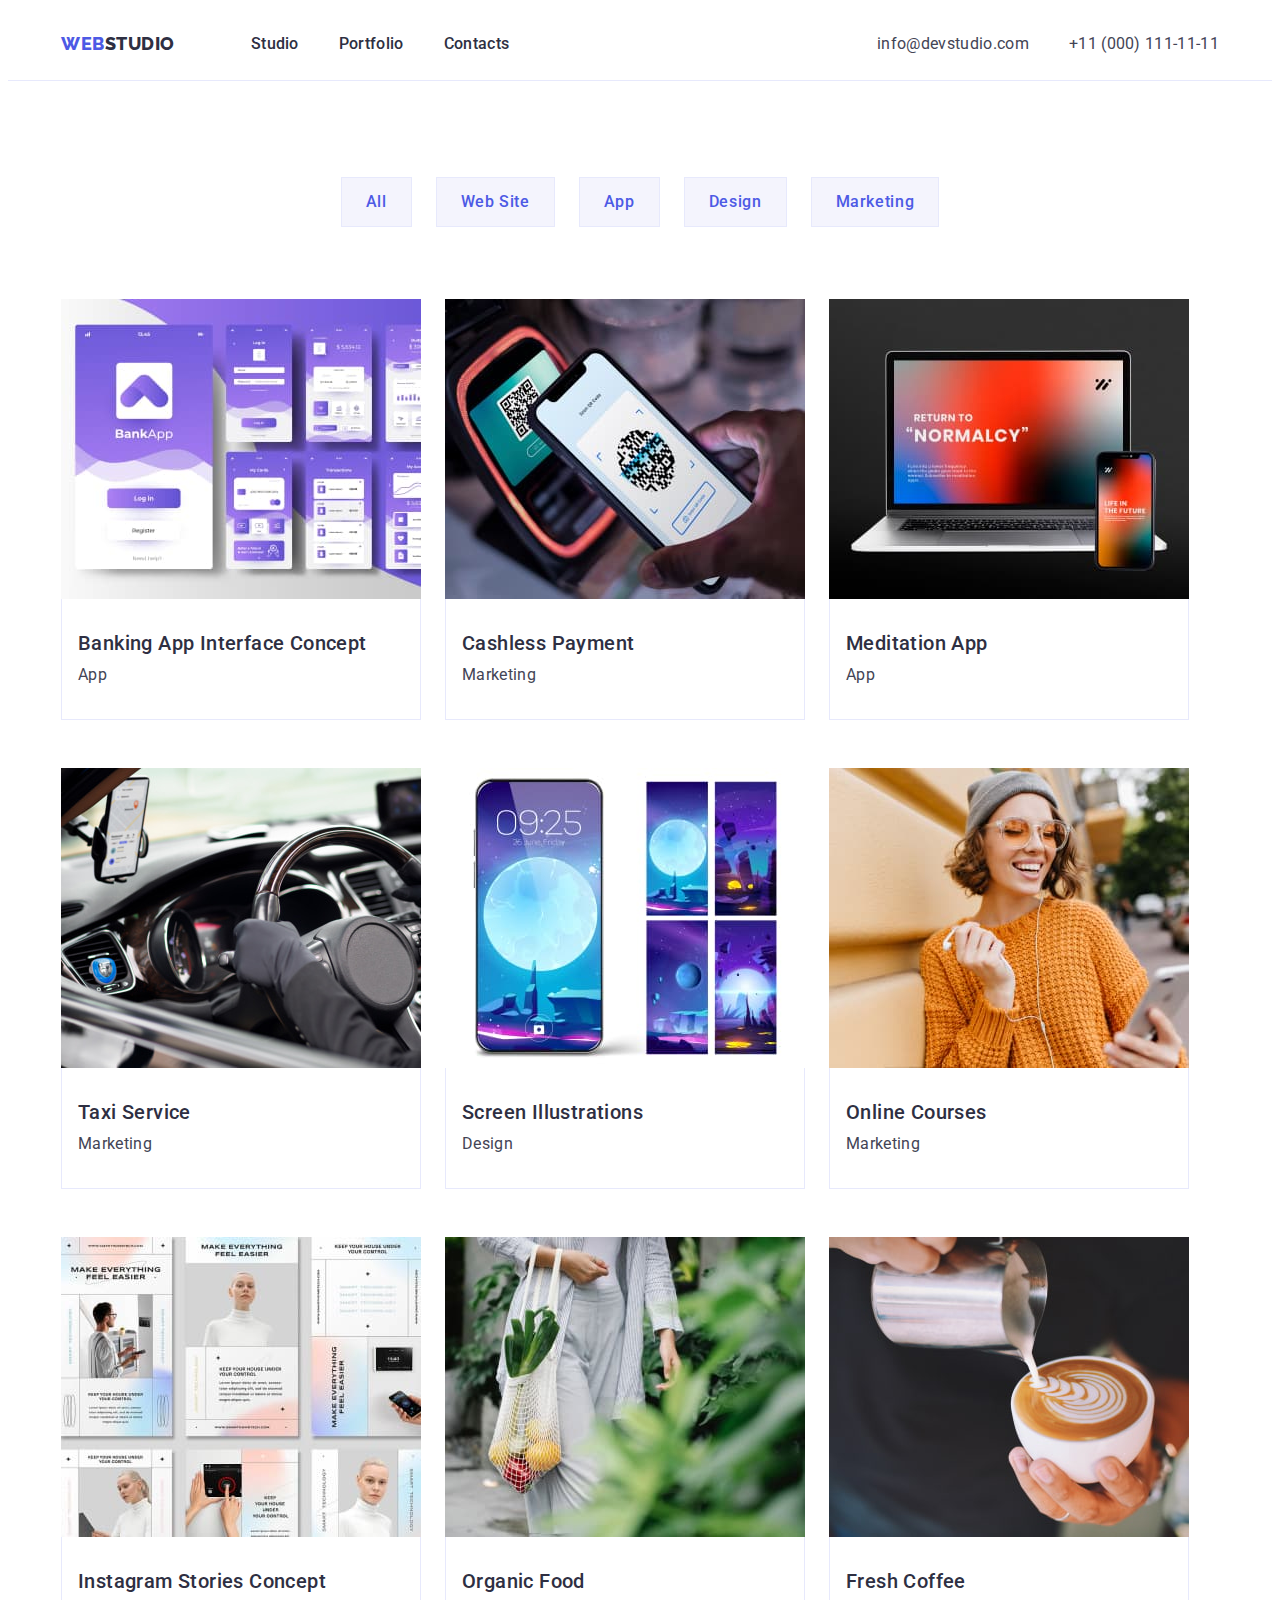
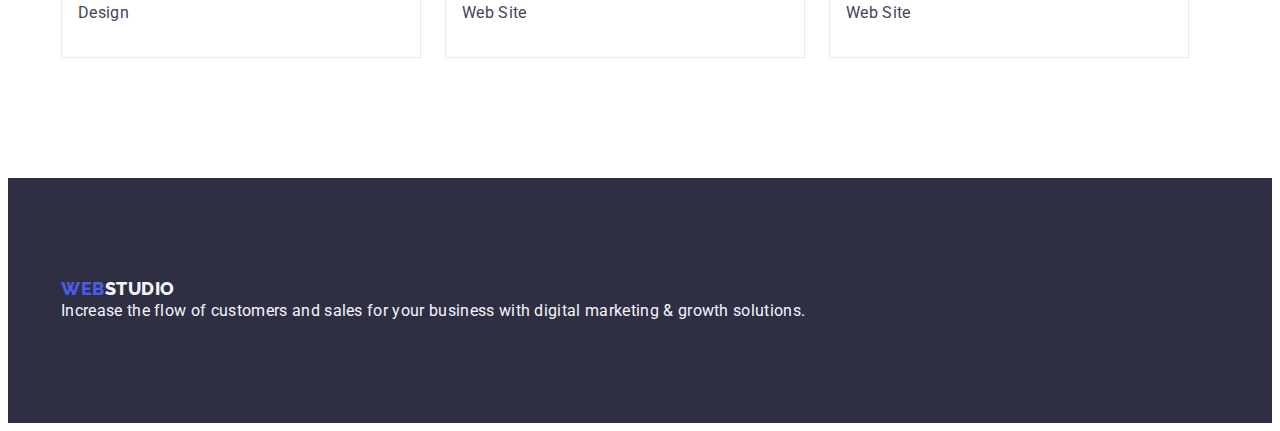
==== portfolio.html @ d1a39a11 "add files" ====
<!DOCTYPE html>
<html lang="en">
<head>
    <meta charset="UTF-8">
    <meta name="viewport" content="width=device-width, initial-scale=1.0">
    <title>Portfolio</title>
    <meta name="description" content="This is the first subpage of project">
    <meta name="keywords" content="website, portfolio">
    <link rel="stylesheet" href="css/styles.css">
    <link rel="preconnect" href="https://fonts.googleapis.com">
    <link rel="preconnect" href="https://fonts.gstatic.com" crossorigin>
    <link href="https://fonts.googleapis.com/css2?family=Raleway:wght@800&family=Roboto:wght@400;500;700;900&display=swap" rel="stylesheet">
</head>
<body>
    <header>
        <div class="container menu-nav">
        <nav class="logo-link">
            <a href="./index.html" class="logo link">Web<span class="navy">Studio</span></a>
            
            <ul class="list nav-list">
                <li>
                    <a href="./index.html" class="navbar link">
                        Studio
                    </a>
                </li>
                
                <li>
                    <a href="./portfolio.html" class="navbar link">
                        Portfolio
                    </a>
                </li>
                
                <li>
                    <a href="" class="navbar link">
                        Contacts
                    </a>
                </li>
            </ul>
        </nav>
        
        <address class="address">
            <ul class="list">
                <li>
                    <a href="mailto:info@devstudio.com" class="address-link link">
                        info@devstudio.com
                    </a>
                </li>
                
                <li>
                    <a href="tel:110001111111" class="address-link link">
                        +11 (000) 111-11-11
                    </a>
                </li>
            </ul>
        </address>
    </div>
    </header>
  
    <main>

        <!--Links-->
        <section class="menu-products">
            <div class="container">
            
            <ul class="buttons list">
                <li>
                    <button type="button" class="menu-buttons">
                        All
                    </button>
                </li>
                
                <li>
                    <button type="button" class="menu-buttons">
                        Web Site
                    </button>
                </li>
                
                <li>
                    <button type="button" class="menu-buttons">
                        App
                    </button>
                </li>
                
                <li>
                    <button type="button" class="menu-buttons">
                        Design
                    </button>
                </li>
                
                <li>
                    <button type="button" class="menu-buttons">
                        Marketing
                    </button>
                </li>
            </ul>
        
            <ul class="products list">
                <li>
                    <a href="#" class="link">
                        <img src="./images/business/bankingappinterface.jpg" alt="Interactive banking app" width="360" height="300">
                        <div class="border">
                        <h2 class="second-and-third-main">
                            Banking App Interface Concept
                        </h2>
                        
                        <p class="description">
                            App
                        </p></div>
                    </a>
                </li>     
                <li>
                    <a href="#" class="link">
                        <img src="./images/business/cashlesspayment.jpg" alt="Online payment using telephone" width="360" height="300">
                        <div class="border">
                        <h2 class="second-and-third-main">
                            Cashless Payment
                        </h2>
                        
                        <p class="description">
                            Marketing
                        </p></div>
                    </a>
                </li>
                            
                <li>
                    <a href="#" class="link">
                        <img src="./images/business/meditationapp.jpg" alt="Meditation app" width="360" height="300">
                        <div class="border">
                        <h2 class="second-and-third-main">
                            Meditation App
                        </h2>
                        
                        <p class="description">
                            App
                        </p></div>
                    </a>
                </li> 
                <li>
                    <a href="#" class="link">
                        <img src="./images/business/taxiservice.jpg" alt="The photo of a taxi driver" width="360" height="300">
                        <div class="border">
                        <h2 class="second-and-third-main">
                            Taxi Service
                        </h2>
                        
                        <p class="description">
                            Marketing
                        </p></div>
                    </a>
                </li>
                
                <li>
                    <a href="#" class="link">
                        <img src="./images/business/screenillustrations.jpg" alt="Screenshots' presentation" width="360" height="300">
                        <div class="border">
                        <h2 class="second-and-third-main">
                            Screen Illustrations
                        </h2>
                        
                        <p class="description">
                            Design
                        </p></div>
                    </a>
                </li>
                        
                <li>
                    <a href="#" class="link">
                        <img src="./images/business/onlinecourses.jpg" alt="Online course on laptop" width="360" height="300">
                        <div class="border">
                        <h2 class="second-and-third-main">
                            Online Courses
                        </h2>
                        
                        <p class="description">
                            Marketing
                        </p></div>
                    </a>
                </li>
                <li>
                    <a href="#" class="link">
                        <img src="./images/business/instagramstories.jpg" alt="Relations on Instagram" width="360" height="300">
                        <div class="border">
                        <h2 class="second-and-third-main">
                            Instagram Stories Concept
                        </h2>
                        
                        <p class="description">
                            Design
                        </p></div>
                    </a>
                </li>
                        
                <li>
                    <a href="#" class="link">
                        <img src="./images/business/organicfood.jpg" alt="The photo of healthy organic food" width="360" height="300">
                        <div class="border">
                        <h2 class="second-and-third-main">
                            Organic Food
                        </h2>
                        
                        <p class="description">
                            Web Site
                        </p></div>
                    </a>
                </li>
                        
                <li>
                    <a href="#" class="link">
                        <img src="./images/business/freshcoffee.jpg" alt="The photo of a cup of coffee" width="360" height="300">
                        <div class="border">
                        <h2 class="second-and-third-main">
                            Fresh Coffee
                        </h2>
                        
                        <p class="description">
                            Web Site
                        </p></div>
                    </a>
                </li>
            </ul>
        </div>
        </section>
    </main>
    
    <footer class="footer-background">
        <div class="container">
        <a href="./index.html" class="logo link">Web<span class="white">Studio</span></a>
        
        <p class="footer-paragraph">
            Increase the flow of customers and sales for your business with digital marketing & growth solutions.
        </p>
    </div>
    </footer>
</body>
</html>
---- css/styles.css ----
:root
{
    --body-color: #434455;
    --text-decoration: none;
    --font-family: sans-serif;
    --text-align: center;
    --font-weight: 500;
    --background-color: #ffffff;
    --brand-color: #4d5ae5;
    --logo-and-link-color: #2e2f42;
    --footer-paragraph-and-logo: #f4f4fd;
    --click-and-focus: #404bbf;
}
.container{
    width: 1158px;
    padding: 0 15px;
    margin-left: auto;
    margin-right: auto;
}
img{
    display: block;
    width: 100%;
    height: auto;
}
h2,h3,p{
    margin:0;
}
ul{
    list-style: none;
    margin: 0;
    padding-left: 0;
}
body
{
    font-family: 'Roboto', sans-serif;
    color: var(--body-color);
    background-color: var(--background-color);
}
 /*Header*/
 header{
    border-bottom: 1px solid #E7E9FC;
 }
 .menu-nav{
    display: flex;
    align-items: center;
 }
 .logo-link{
    display: flex;
    align-items: center;
 }
 .nav-list{
    margin: 0 0 0 76px;
    padding: 24px 0;
    display: flex;
    align-items: center;
 }
 .logo
{
    font-family: 'Raleway', sans-serif;
    font-weight: 800;
    font-size: 18px;
    line-height: 1.17;
    letter-spacing: 0.03em;
    text-transform: uppercase;
    color: var(--brand-color);
}
.link
{
    text-decoration: none;
}
.navy
{
    color: var(--logo-and-link-color);
}
.list
{
    list-style: none;
    display: flex;
    gap:40px;

}
.navbar
{
    font-weight: 500;
    font-size: 16px;
    line-height: 1.5;
    letter-spacing: 0.02em;
    color: var(--logo-and-link-color);
}
.navbar:hover,
.navbar:focus
{
    color: var(--click-and-focus);
}
.address
{
    font-style: normal;
    margin-left: auto;
}
.address-link
{   font-size: 16px;
    line-height: 1.5;
    letter-spacing: 0.02em;
    color: var(--body-color);
}

.adress-link:hover,
.adress-link:focus
{
    color: var(--click-and-focus);
}
/*Main*/
.section
{
    background-color: var(--logo-and-link-color);
    text-align: center;
    padding: 188px 0;
    border: none;
}

.first-main
{
    font-size: 56px;
    line-height: 1.07;
    text-align: center;
    letter-spacing: 0.02em;
    color: #ffffff;
}

.first-button
{
    background-color: #4d5ae5;
    font-family: 'Roboto', sans-serif;
    font-weight: 500;
    font-size: 16px;
    line-height: 1.5;
    letter-spacing: 0.04em;
    color: #ffffff;
    display: inline-flex;
    box-shadow: 0px 4px 4px 0px rgba(0, 0, 0, 0.15);
    align-items: flex-start;
    padding: 16px 32px;
    cursor: pointer;
    border: none;
    border-radius: 4px
}

.first-button:hover,
.first-button:focus
{
    background-color: #404bbf;
}
.advantages{
    padding: 120px 0;
}
.advantages-list{
    justify-content: center;
    align-items: center;
    gap: 24px;
}.what-are-we-doing{
    padding-bottom: 120px;
}
.what-are-we-doing-list{
gap: 24px;
}
.second-and-third-main
{
    font-weight: 500;
    font-size: 20px;
    line-height: 1.2;
    letter-spacing: 0.02em;
    color: var(--logo-and-link-color);
    margin-bottom: 8px;
}

.description
{
    font-size: 16px;
    line-height: 1.5;
    letter-spacing: 0.02em;
    color: var(--body-color);
}

.second-main
{
    font-size: 36px;
    line-height: 1.11;
    text-align: center;
    letter-spacing: 0.02em;
    text-transform: capitalize;
    color: var(--logo-and-link-color);
    padding-bottom: 72px;
}

.bold-second-main
{
    font-size: 20px;
    line-height: 1.2;
    text-align: center;
    letter-spacing: 0.02em;
    text-transform: capitalize;
    color: var(--logo-and-link-color);
    font-weight: 500;
}

.team
{
    background-color: #f4f4fd;
    padding-top: 120px;
    padding-bottom: 120px;
}
.team-list{
    gap: 24px;
    display: flex;
}
.team-description{
    padding: 32px 0;
}
.list-item
{
    background-color: #ffffff;
    text-align: center;
}
.second-adress-link
{
    color: var(--click-and-focus);
}

.adress-link2:hover,
.adress-link2:focus
{
    color: var(--click-and-focus);
}

.menu-buttons
{    font-family: 'Roboto', sans-serif;
    font-weight: 500;
    font-size: 16px;
    line-height: 1.5;
    letter-spacing: 0.04em;
    color: var(--brand-color);
    background-color: var(--footer-paragraph-and-logo);
    padding: 12px 24px;
    border: 1px solid #E7E9FC;
}

.menu-buttons:hover,
.menu-buttons:focus
{
    color: #ffffff;
    background-color: #404bbf;
}
.buttons{
    justify-content: center;
    margin-bottom: 72px;
    gap: 24px;
}
.menu-products{
    padding: 96px 0 120px 0;
}
.products{
    flex-wrap: wrap;
    gap: 48px 24px;
}
.border{
    border: 1px solid #E7E9FC;
    padding: 32px 16px;
    border-top: none;
    margin:0;
}
/*Footer*/
.footer-background
{
    background-color: var(--logo-and-link-color);
    padding: 100px 0;
}
.footer-paragraph
{
    line-height: 1.5;
    letter-spacing: 0.02em;
    color: var(--footer-paragraph-and-logo);
}
.white
{
    color: #f4f4fd;
}
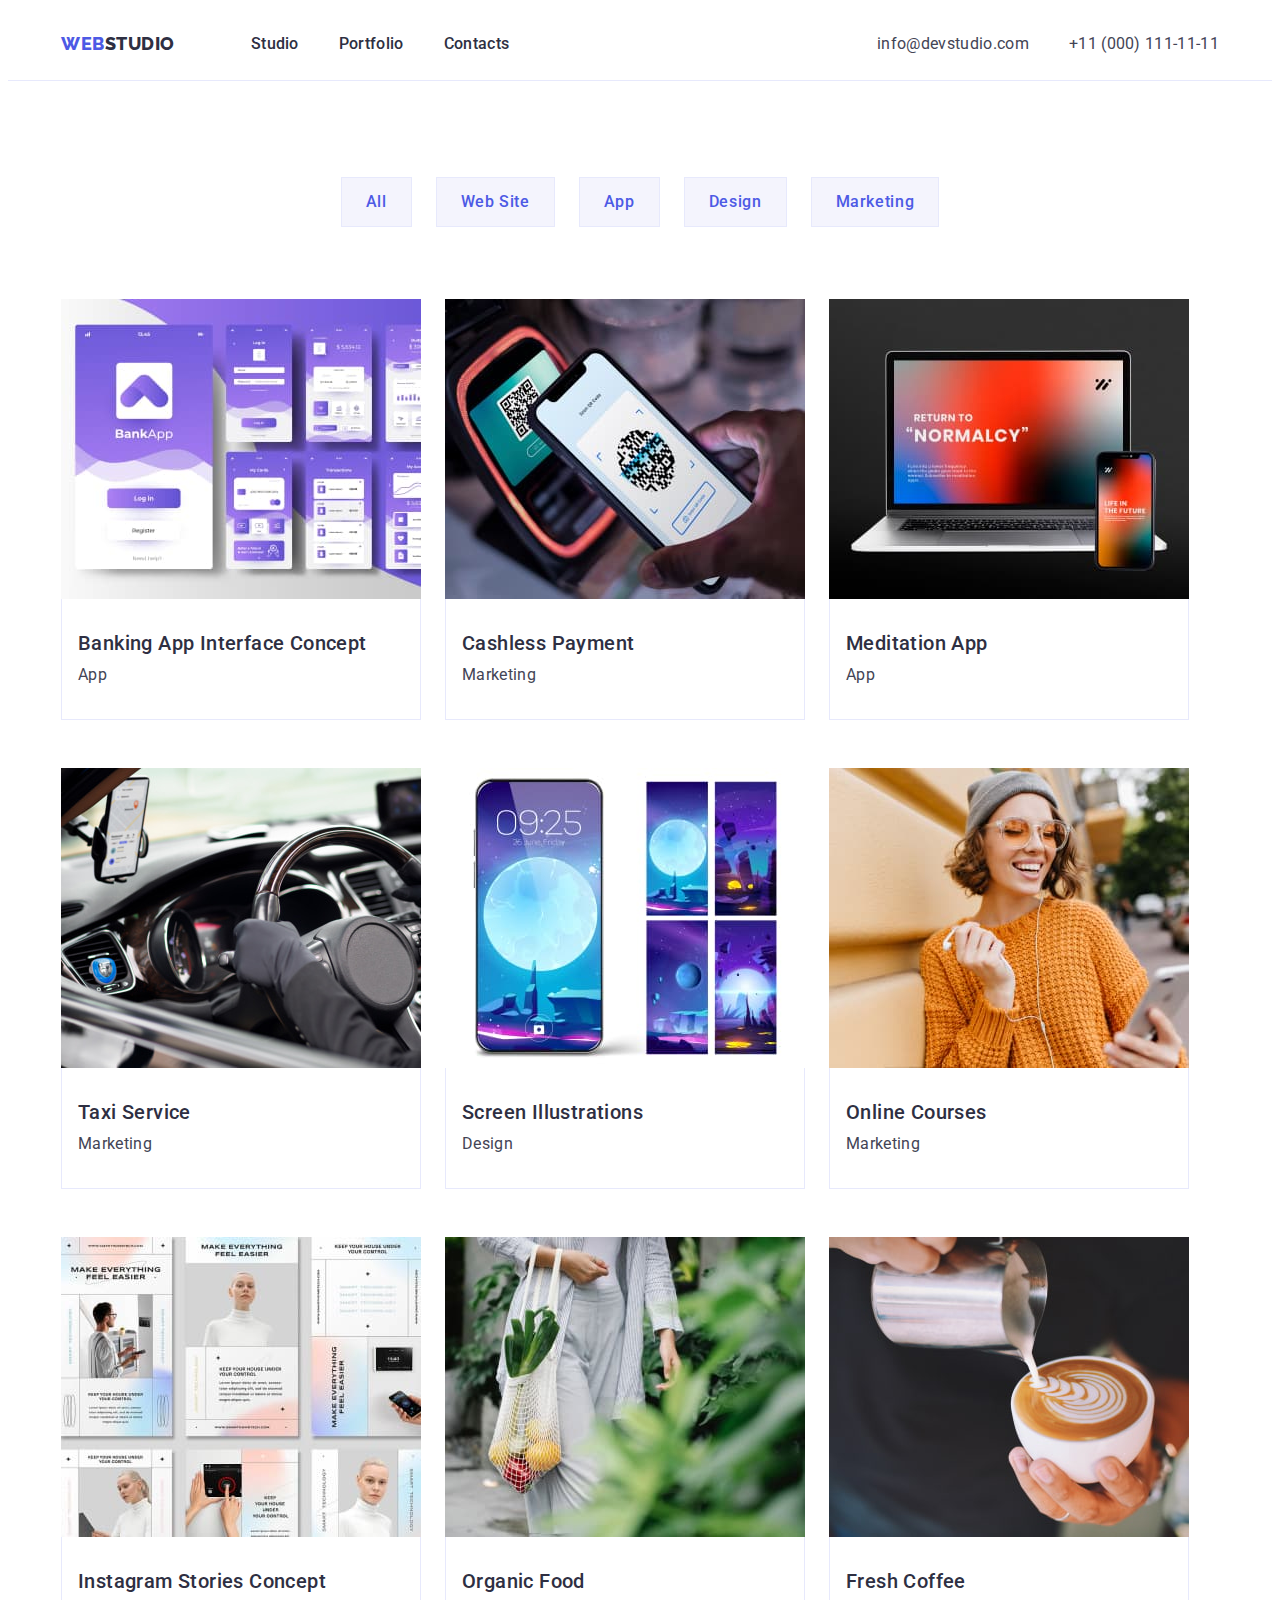
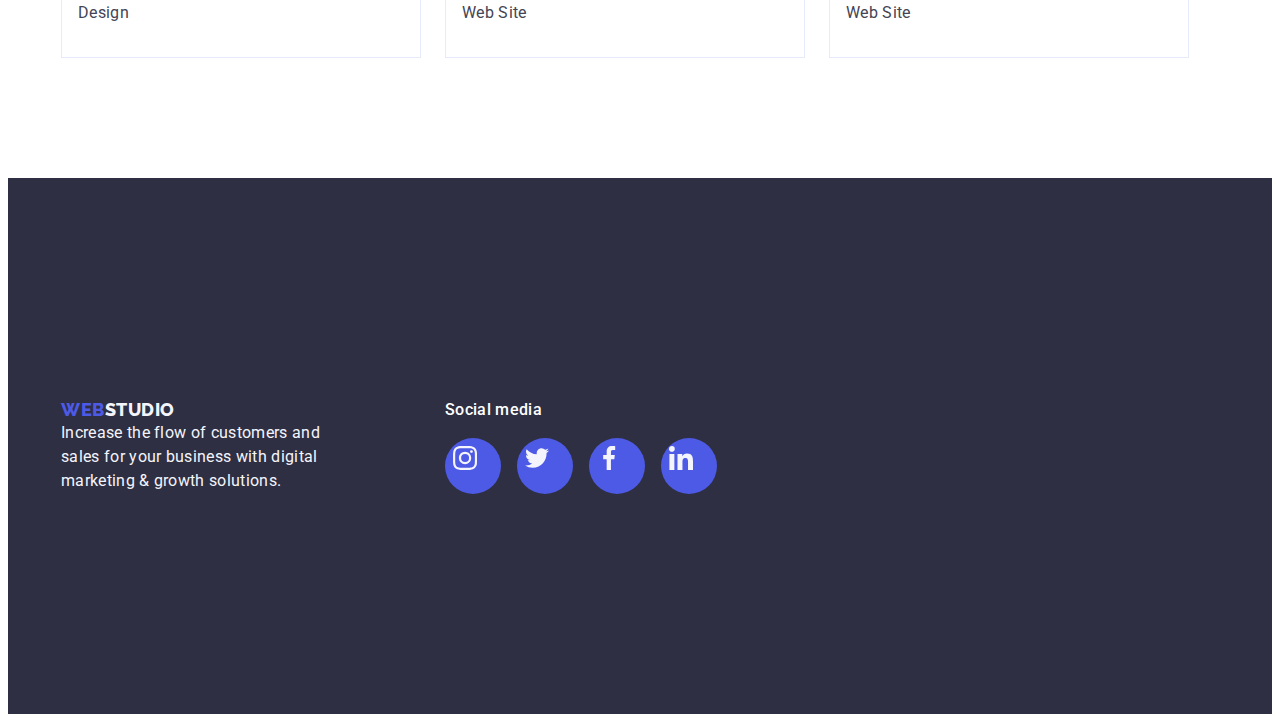
==== commit e176d927: "add icons footer" ====
--- a/portfolio.html
+++ b/portfolio.html
@@ -224,12 +224,55 @@
     
     <footer class="footer-background">
         <div class="container">
-        <a href="./index.html" class="logo link">Web<span class="white">Studio</span></a>
-        
-        <p class="footer-paragraph">
-            Increase the flow of customers and sales for your business with digital marketing & growth solutions.
-        </p>
-    </div>
+            <div class="footer-and-icons">
+                <div>
+                    <a href="./index.html" class="logo link">Web<span class="white">Studio</span></a>
+    
+                    <p class="footer-paragraph">
+                        Increase the flow of customers and sales for your business with digital marketing & growth
+                        solutions.
+                    </p>
+                </div>
+                <div class="icons">
+                    <div class="title">
+                        Social media
+                    </div>
+                    <ul class="social-media-footer">
+                        <li class="svg-footer">
+                            <a href="#">
+                                <svg width="24" height="24">
+                                    <use href="./images/icons.svg#icon-instagram-2"></use>
+                                </svg>
+                            </a>
+                        </li>
+    
+                        <li class="svg-footer">
+                            <a href="#">
+                                <svg width="24" height="24">
+                                    <use href="./images/icons.svg#icon-twitter-1"></use>
+                                </svg>
+                            </a>
+                        </li>
+    
+                        <li class="svg-footer">
+                            <a href="#">
+                                <svg width="24" height="24">
+                                    <use href="./images/icons.svg#icon-facebook-1"></use>
+                                </svg>
+                            </a>
+                        </li>
+    
+                        <li class="svg-footer">
+                            <a href="#">
+                                <svg height="24" width="24">
+                                    <use href="./images/icons.svg#icon-linkedin-1"></use>
+                                </svg>
+                            </a>
+                        </li>
+                    </ul>
+                </div>
+            </div>
+        </div>
     </footer>
 </body>
 </html>--- a/css/styles.css
+++ b/css/styles.css
@@ -111,11 +111,15 @@
 }
 /*Main*/
 .section
-{
-    background-color: var(--logo-and-link-color);
-    text-align: center;
+{text-align: center;
     padding: 188px 0;
     border: none;
+    background-image: linear-gradient( rgba(46, 47, 66, 0.7), rgba(46, 47, 66, 0.7)), url(../images/people-office.jpg);
+    background-repeat: no-repeat;
+    background-color: #2E2F42B2;
+    background-position: center;
+    flex-shrink: 0;
+    background-size: auto;
 }
 
 .first-main
@@ -129,7 +133,7 @@
 
 .first-button
 {
-    background-color: #4d5ae5;
+background-color: #4d5ae5;
     font-family: 'Roboto', sans-serif;
     font-weight: 500;
     font-size: 16px;
@@ -142,7 +146,7 @@
     padding: 16px 32px;
     cursor: pointer;
     border: none;
-    border-radius: 4px
+    border-radius: 4px;
 }
 
 .first-button:hover,
@@ -157,7 +161,17 @@
     justify-content: center;
     align-items: center;
     gap: 24px;
-}.what-are-we-doing{
+}.icon-list{
+    width: 264px;
+}
+.advantages-icon{
+        border-radius: 4px;
+            background: var(--footer-paragraph-and-logo);
+            text-align: center;
+            padding: 24px 100px;
+            margin-bottom: 8px;
+}
+.what-are-we-doing{
     padding-bottom: 120px;
 }
 .what-are-we-doing-list{
@@ -215,6 +229,25 @@
 }
 .team-description{
     padding: 32px 0;
+}
+.social-media-person{
+    display: flex;
+        gap: 24px;
+        justify-content: center;
+        margin-top: 8px;
+}
+.team-svg{
+
+        border-radius: 50%;
+        background-color: #4D5AE5;
+        width: 40px;
+        height: 40px;
+        padding: 8px 8px 8px 8px;
+    }
+
+.team-svg:hover,
+.team-svg:focus {
+    background-color: var(--click-and-focus);
 }
 .list-item
 {
@@ -267,21 +300,80 @@
     padding: 32px 16px;
     border-top: none;
     margin:0;
-}
+}.customers{
+    padding: 120px 0;
+}
+.third-main{
+        font-size: 36px;
+            line-height: 1.11;
+            text-align: center;
+            letter-spacing: 0.02em;
+            text-transform: capitalize;
+            color: var(--logo-and-link-color);
+            padding-bottom: 72px;
+}
+.clients-list{
+        display: flex;
+            justify-content: center;
+            align-items: center;
+            gap: 24px;
+}
+.clients{
+    border-radius: 4px;
+    border: 1px solid #8E8F99;
+    width: 168px;
+    height: 88px;}
+        .clients:hover,
+        .clients:focus {
+            border-color: var(--click-and-focus);
+        }
+                .svg-customers {
+                    fill: #8e8f99;}
 /*Footer*/
 .footer-background
 {
     background-color: var(--logo-and-link-color);
     padding: 100px 0;
 }
+.footer-and-icons {
+    display: flex;
+    align-items: center;
+}
 .footer-paragraph
 {
     line-height: 1.5;
     letter-spacing: 0.02em;
     color: var(--footer-paragraph-and-logo);
+    width:264px;
 }
 .white
 {
     color: #f4f4fd;
 }
-
+.icons {
+    margin: 120px 0;
+}
+.title {
+    color: #ffffff;
+    font-family: Roboto;
+    font-size: 16px;
+    font-style: normal;
+    font-weight: 500;
+    line-height: 24px;
+    letter-spacing: 0.32px;
+    margin-left: 120px;
+    margin-bottom: 16px;
+}
+.svg-footer {
+    border-radius: 50%;
+    background-color: #4D5AE5;
+    width: 40px;
+    height: 40px;
+    padding: 8px 8px 8px 8px;}
+.social-media-footer {
+    display: flex;
+    gap: 16px;
+    justify-content: center;
+    margin-left: 120px;
+}
+
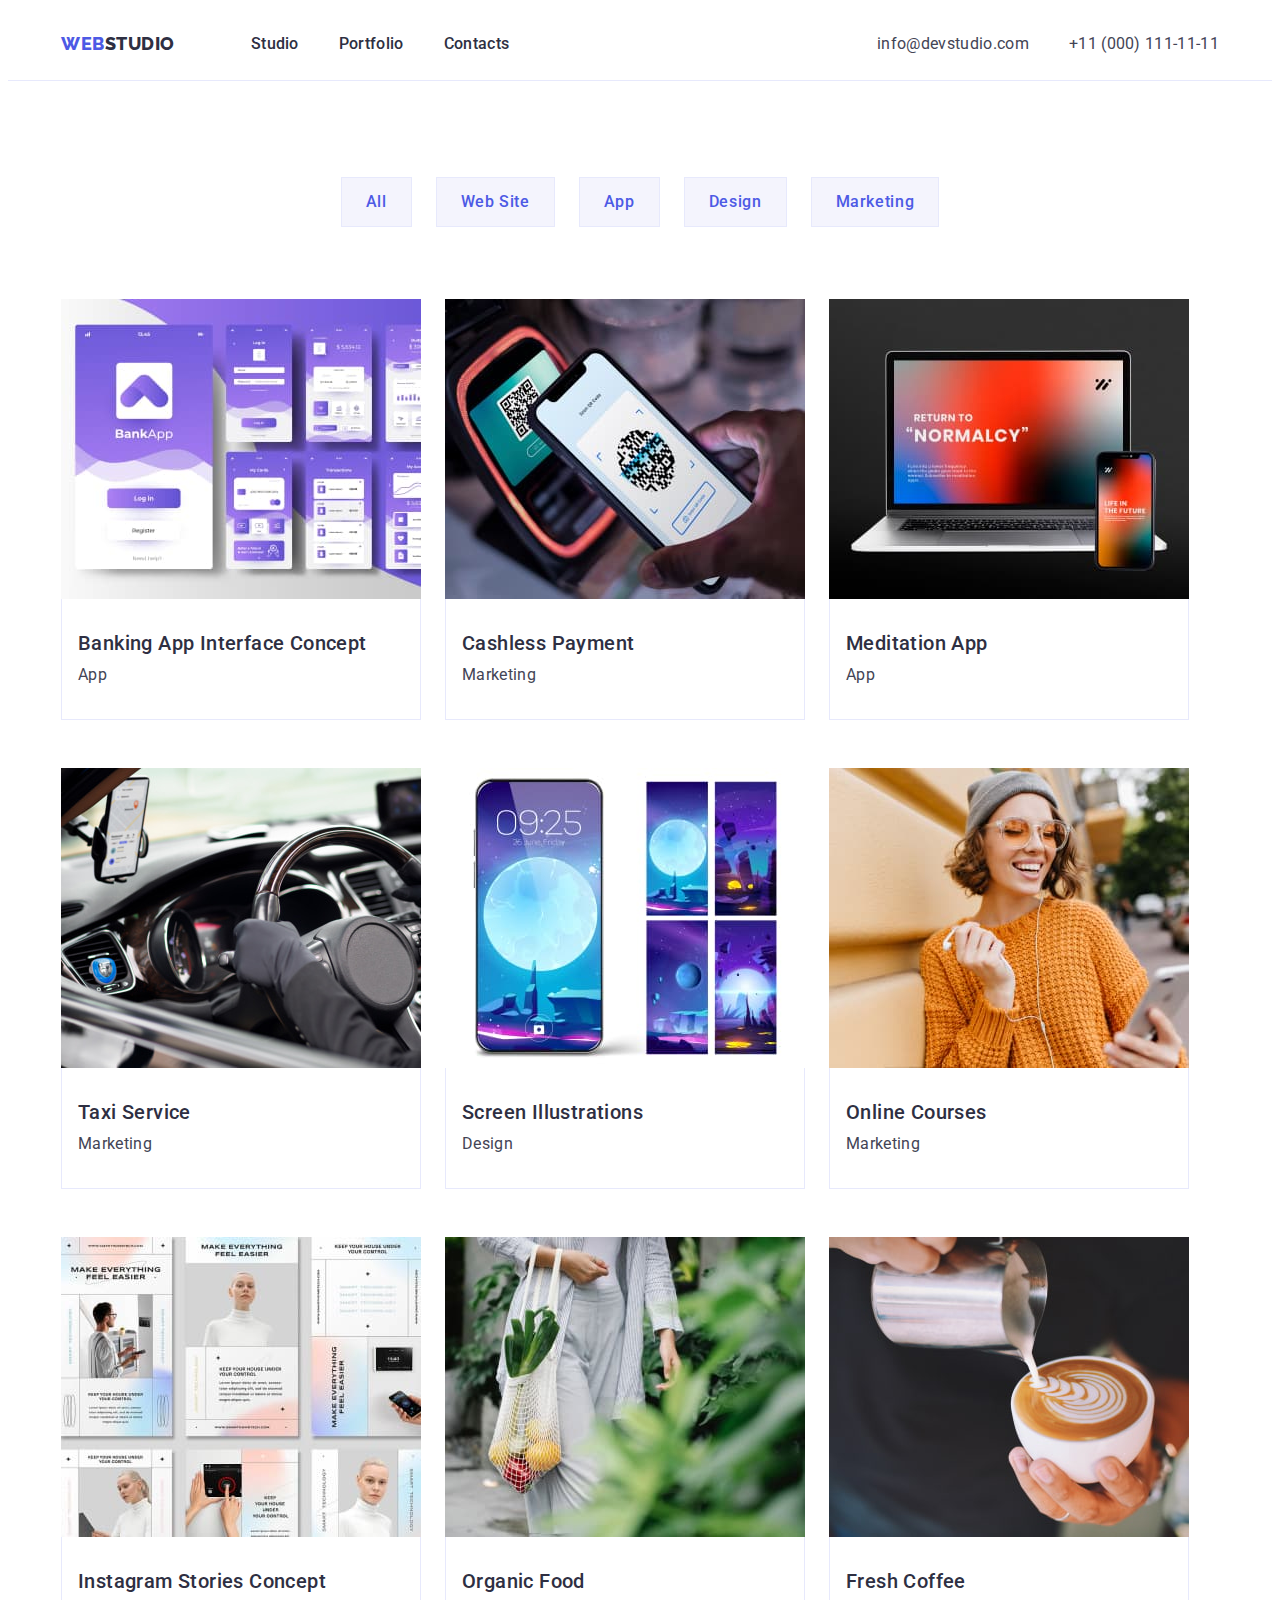
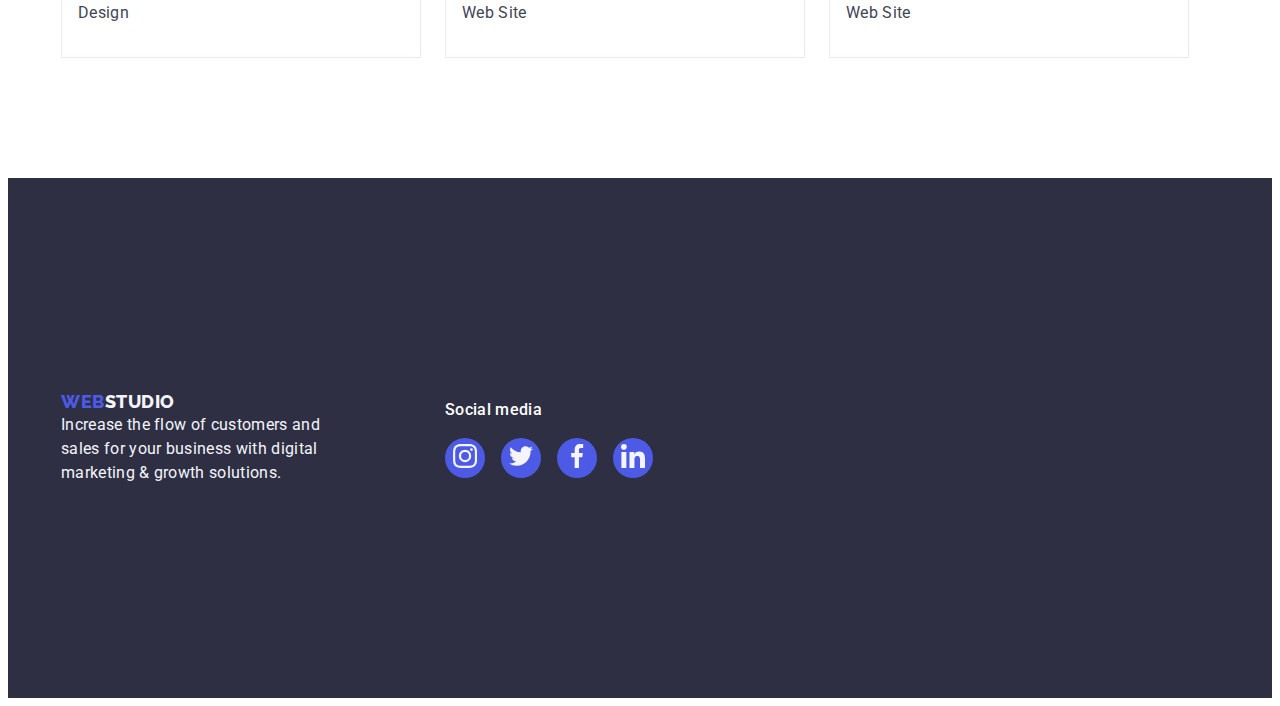
==== commit e21f0285: "add box-shadow and change icons" ====
--- a/portfolio.html
+++ b/portfolio.html
@@ -11,7 +11,7 @@
     <link rel="preconnect" href="https://fonts.gstatic.com" crossorigin>
     <link href="https://fonts.googleapis.com/css2?family=Raleway:wght@800&family=Roboto:wght@400;500;700;900&display=swap" rel="stylesheet">
 </head>
-<body>
+<body class="box-shadow">
     <header>
         <div class="container menu-nav">
         <nav class="logo-link">
@@ -19,13 +19,13 @@
             
             <ul class="list nav-list">
                 <li>
-                    <a href="./index.html" class="navbar link">
+                    <a href="./index.html" class="navbar link nav-link">
                         Studio
                     </a>
                 </li>
                 
-                <li>
-                    <a href="./portfolio.html" class="navbar link">
+                <li class="portfolio">
+                    <a href="./portfolio.html" class="navbar link nav-link">
                         Portfolio
                     </a>
                 </li>
--- a/css/styles.css
+++ b/css/styles.css
@@ -30,6 +30,12 @@
     margin: 0;
     padding-left: 0;
 }
+.box-shadow:hover
+{
+    box-shadow: 15px 15px;
+    transition-duration: 250ms;
+    transition-timing-function: cubic-bezier(0.4, 0, 0.2, 1);
+}
 body
 {
     font-family: 'Roboto', sans-serif;
@@ -37,6 +43,19 @@
     background-color: var(--background-color);
 }
  /*Header*/
+ .nav-link {
+     font-weight: 500;
+     font-size: 16px;
+     line-height: 1.5;
+     letter-spacing: 0.02em;
+     color: var(--logo-and-link-color);
+ }
+ .nav-link:hover,
+ .nav-link:focus {
+     color: var(--click-and-focus);
+     transition-duration: 250ms;
+     transition-timing-function: cubic-bezier(0.4, 0, 0.2, 1);
+ }
  header{
     border-bottom: 1px solid #E7E9FC;
  }
@@ -67,6 +86,9 @@
 .link
 {
     text-decoration: none;
+}
+.products > li:hover {
+    box-shadow: 0px 2px 1px 0px rgba(46, 47, 66, 0.08), 0px 1px 1px 0px rgba(46, 47, 66, 0.16), 0px 1px 6px 0px rgba(46, 47, 66, 0.08);
 }
 .navy
 {
@@ -242,7 +264,7 @@
         background-color: #4D5AE5;
         width: 40px;
         height: 40px;
-        padding: 8px 8px 8px 8px;
+        display: flex; align-items: center; justify-content: center;
     }
 
 .team-svg:hover,
@@ -253,6 +275,7 @@
 {
     background-color: #ffffff;
     text-align: center;
+    box-shadow: 0px 2px 1px 0px rgba(46, 47, 66, 0.08), 0px 1px 1px 0px rgba(46, 47, 66, 0.16), 0px 1px 6px 0px rgba(46, 47, 66, 0.08);
 }
 .second-adress-link
 {
@@ -302,6 +325,10 @@
     margin:0;
 }.customers{
     padding: 120px 0;
+}
+.svg-customers:hover,
+.svg-customers:focus {
+    fill: var(--click-and-focus);
 }
 .third-main{
         font-size: 36px;
@@ -369,7 +396,7 @@
     background-color: #4D5AE5;
     width: 40px;
     height: 40px;
-    padding: 8px 8px 8px 8px;}
+    display: flex; align-items: center; justify-content: center;}
 .social-media-footer {
     display: flex;
     gap: 16px;
